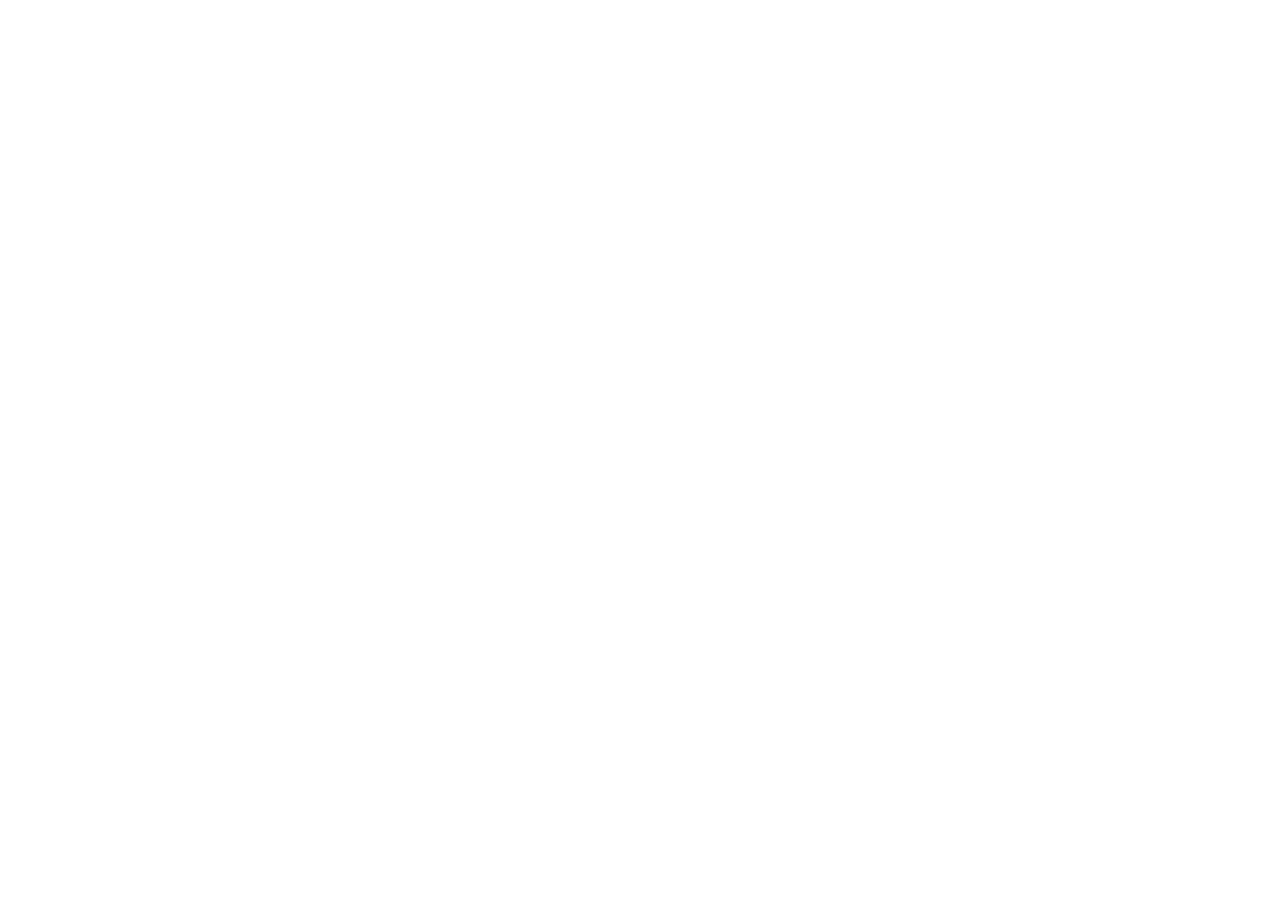
==== index.html @ eccd46dd "first commit" ====
<!DOCTYPE html>
<html lang="en">
<head>
    <meta charset="UTF-8">
    <meta name="viewport" content="width=device-width, initial-scale=1.0">
    <title>usability-clone</title>
    <link rel="stylesheet" href="https://cdnjs.cloudflare.com/ajax/libs/font-awesome/6.4.0/css/all.min.css" integrity="sha512-iecdLmaskl7CVkqkXNQ/ZH/XLlvWZOJyj7Yy7tcenmpD1ypASozpmT/E0iPtmFIB46ZmdtAc9eNBvH0H/ZpiBw==" crossorigin="anonymous" referrerpolicy="no-referrer" />
    <link rel="stylesheet" href="style.css">
</head>
<body>
    
</body>
</html>
---- style.css ----
*{
    margin:0px;
    padding:0px;
    box-sizing:border-box;
}
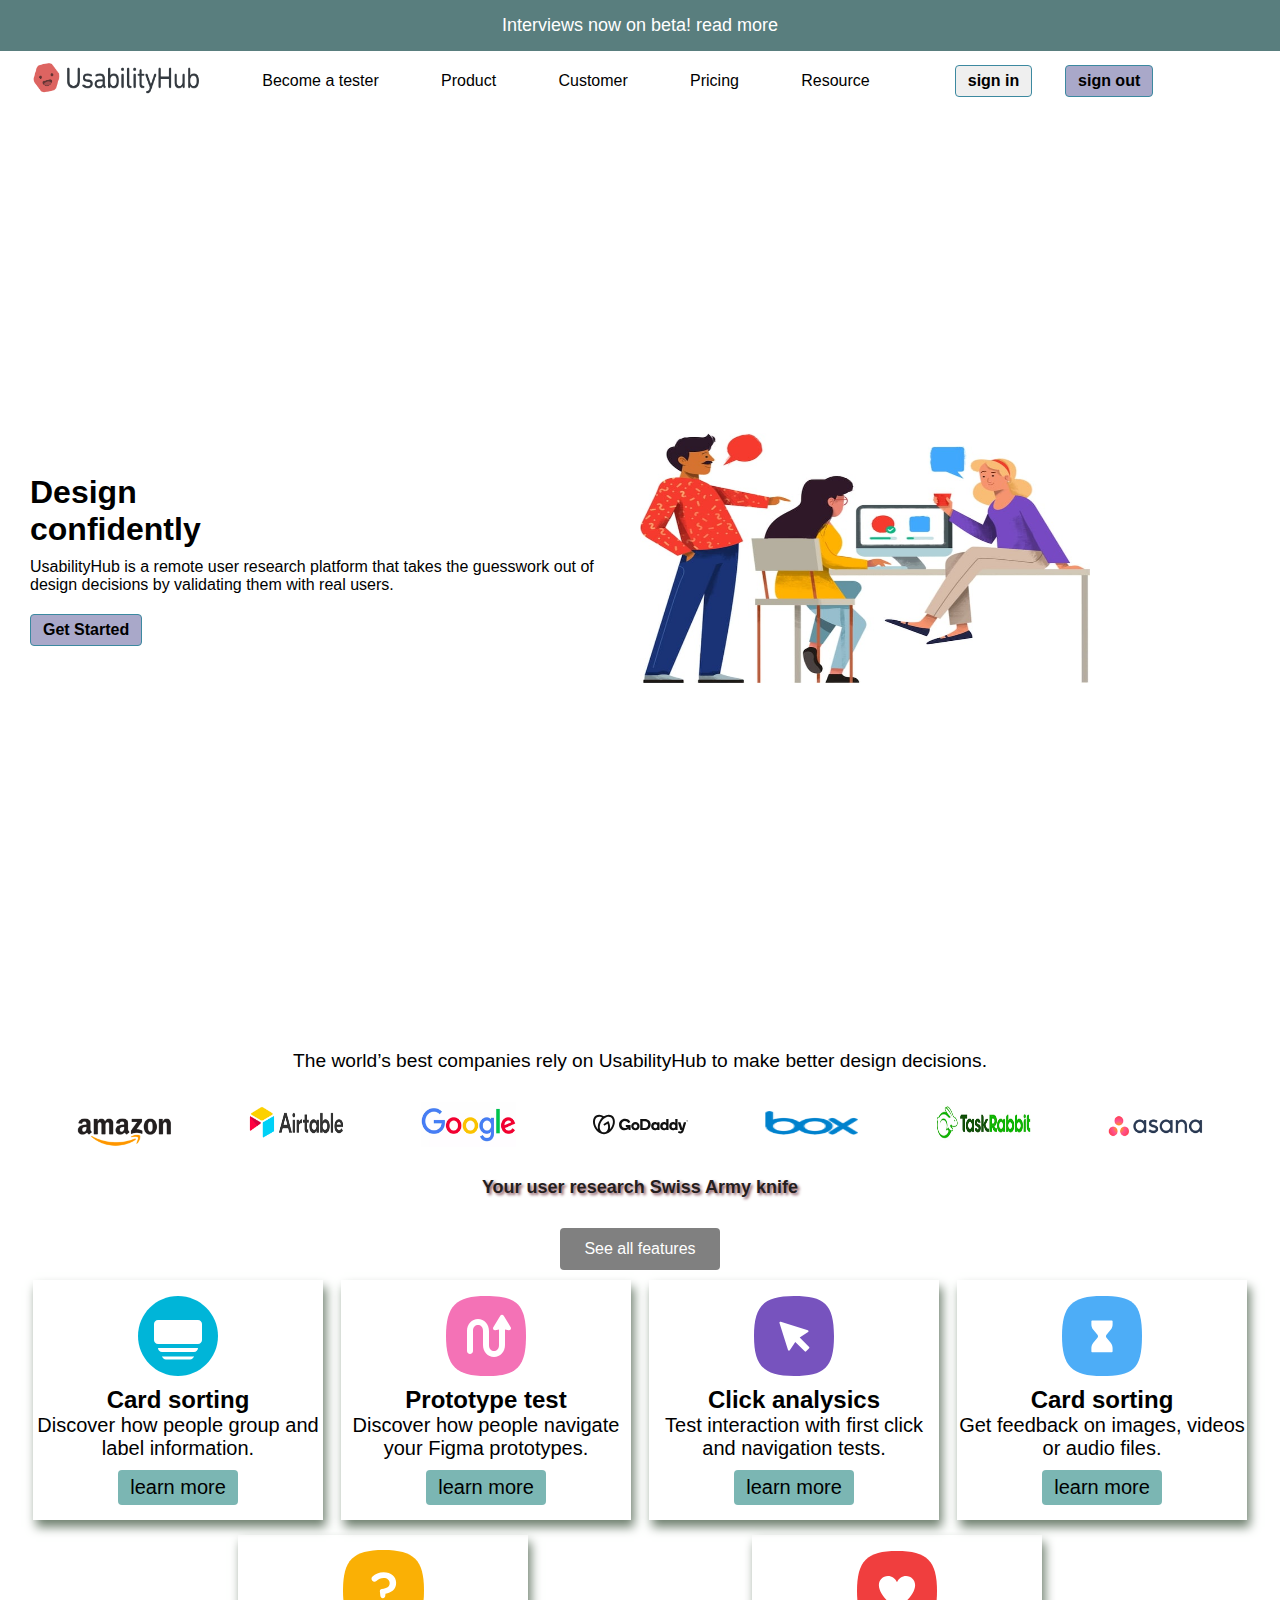
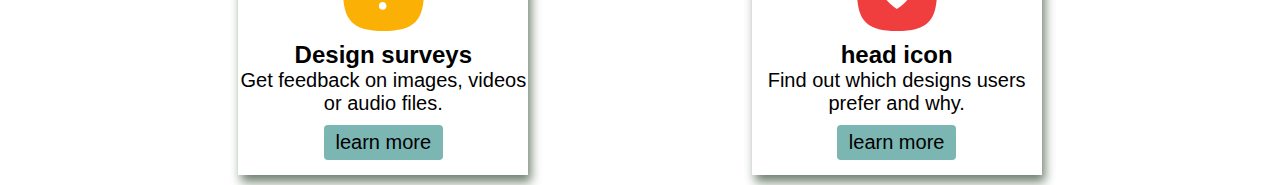
==== commit 97c7e4e4: "third commit" ====
--- a/index.html
+++ b/index.html
@@ -9,5 +9,112 @@
 </head>
 <body>
     
+    <div class="heading-1">
+       <div class="text">
+        <p>Interviews now on beta! read more <i class="fa-solid fa-arrow-right"></i></p>
+
+       </div>
+    </div>
+    <!-- menu section -->
+    <div class="container">
+        <div class="menu1">
+            <img src="logo.png">
+
+        </div>
+        <div class="menu2">
+            <p>Become a tester</p>
+            <p>Product</p>
+            <p>Customer</p>
+            <p>Pricing</p>
+            <p>Resource</p>
+
+        </div>
+        <div class="menu3">
+            <button class="btn1">sign in</button>
+            <button class="btn2">sign out</button>
+
+        </div>
+
+    </div>
+    <!-- banner section -->
+    <div class="banner">
+        <div class="banner-left">
+            <h1>Design<br> confidently</h1>
+            <p>UsabilityHub is a remote user research platform that takes the guesswork out of design decisions by validating them with real users.</p>
+            <button class="btn3">Get Started</button>
+
+        </div>
+        <div class="banner-right">
+            <img src="banner.jpeg">
+
+        </div>
+    </div> 
+
+
+    <!--text-2  -->
+    <div class="text-2">
+        <p>The world’s best companies rely on UsabilityHub to make better design decisions.</p>
+    </div>
+    <!-- top companies -->
+    <div class="companies">
+        <img src="amazon.png">
+        <img src="airtable.png">
+        <img src="google.png">
+        <img src="godaddy.svg">
+        <img src="box.png">
+        <img src="taskrabbit.png">
+        <img src="asana.png">
+    </div>
+    <div class="text-3">
+        <p>Your user research Swiss Army knife</p>
+        <div class="button-container">
+            <button>See all features</button>
+
+        </div>
+    </div>
+    <!-- card-items -->
+    <div class="card-items">
+        <!-- card-1 -->
+        <div class="card">
+            <img src="card-sorting.svg">
+            <h2>Card sorting</h2>
+            <p>Discover how people group and label information.</p>
+            <button>learn more<i class="fa-solid fa-arrow-right"></i></button>
+        </div>
+        <div class="card">
+            <img src="prototype-testing.svg">
+            <h2>Prototype test</h2>
+            <p>Discover how people navigate your Figma prototypes.</p>
+            <button>learn more<i class="fa-solid fa-arrow-right"></i></button>
+        </div>
+        <div class="card">
+            <img src="click-analysis.svg">
+            <h2>Click analysics</h2>
+            <p>Test interaction with first click and navigation tests.</p>
+            <button>learn more<i class="fa-solid fa-arrow-right"></i></button>
+        </div>
+        <div class="card">
+            <img src="five-second-test.svg">
+            <h2>Card sorting</h2>
+            <p>Get feedback on images, videos or audio files.</p>
+            <button>learn more<i class="fa-solid fa-arrow-right"></i></button>
+        </div>
+        <div class="card">
+            <img src="surveys.svg">
+            <h2>Design surveys</h2>
+            <p>Get feedback on images, videos or audio files.</p>
+            <button>learn more<i class="fa-solid fa-arrow-right"></i></button>
+        </div>
+        <div class="card">
+            <img src="Head icon.svg">
+            <h2>head icon</h2>
+            <p>Find out which designs users prefer and why.</p>
+            <button>learn more<i class="fa-solid fa-arrow-right"></i></button>
+        </div>
+
+
+    </div>
+
+    
 </body>
 </html>--- a/style.css
+++ b/style.css
@@ -2,4 +2,185 @@
     margin:0px;
     padding:0px;
     box-sizing:border-box;
-}+    font-family: Arial, Helvetica, sans-serif;
+}
+/* heading 1 */
+.heading-1{
+    height: 51px;
+    background-color: rgb(89, 126, 126);
+    display: flex;
+    justify-content: center;
+    align-items: center;
+
+}
+.text{
+    color:white;
+    font-size: large;
+}
+/* menu section */
+.container{
+   
+    margin:10px 30px ;
+    display: flex;
+    align-items: center;
+}
+.menu1 img{
+    width:170px;
+    height: 35px;
+}
+.menu2{
+    display: flex;
+    width:60%;
+    justify-content: space-evenly;
+    align-items: center;
+}
+.menu2 p{
+    font-size: 1rem;
+    font-weight: 200;
+}
+.menu3{
+    display: flex;
+    width:20%;
+    justify-content: space-evenly;
+    align-items: center;
+}
+.menu3 .btn1{
+    padding:6px 12px;
+    border:1px solid rgb(60, 137, 160);
+    border-radius: 4px;
+    font-size: medium;
+    font-weight: 600;
+
+}
+.menu3 .btn2{
+
+    padding:6px 12px;
+    margin:0px 0px 0px 10px;
+    border:1px solid rgb(60, 137, 160);
+    background-color: rgb(169, 168, 201);
+    border-radius: 4px;
+    font-size: medium;
+    font-weight: 600;
+
+}
+/* banner */
+.banner{
+    margin:10px 30px ;
+    display: flex;
+    justify-content:space-evenly;
+    align-items: center;
+    margin-bottom: 40px;
+    height: 100vh;
+    
+   
+}
+.banner-left{
+    width: 50%;
+}
+.banner-left h1{
+   
+    margin-bottom: 10px;
+}
+.banner-left p{
+    font-size: medium;
+    font-style: normal;
+    margin-bottom: 20px;
+}
+.banner-left .btn3{
+    padding:6px 12px;
+    /* margin:0px 0px 0px 10px; */
+    border:1px solid rgb(60, 137, 160);
+    background-color: rgb(169, 168, 201);
+    border-radius: 4px;
+    font-size: medium;
+    font-weight: 600;
+
+}
+.banner-right{
+    width: 50%;
+}
+.banner-right img{
+  width:450px;
+  height: 250px;
+}
+/* text-2 */
+.text-2 p{
+    text-align: center;
+    font-size: 1.2rem;
+    margin-bottom: 30px;
+}
+/* top companies */
+.companies{
+    display: flex;
+    justify-content: space-evenly;
+    align-items: center;
+    margin-bottom: 30px;
+}
+.companies img{
+    width: 95px;
+    height: 45px;
+}
+/* text-3 */
+.text-3 p{
+    font-size: large;
+    font-weight: bolder;
+    color:rgb(37, 30, 30);
+    text-shadow: 2px 2px 3px rgb(139, 88, 97);
+    text-align: center;
+    margin-bottom: 30px;
+}
+.text-3 button{
+    display: flex;
+    justify-content: center;
+    align-items: center;
+}
+.button-container{
+    display: flex;
+   justify-content: center;
+   align-items: center
+}
+.button-container button{
+    padding: 12px 24px;
+    background-color: gray; 
+    color: #fff;
+    font-size: 16px;
+    border: none;
+    border-radius: 4px;
+    cursor: pointer;
+}
+/* card section */
+.card-items{
+    margin:10px 30px ;
+    display: flex;
+    justify-content: space-evenly;
+    align-items: center;
+    flex-wrap: wrap;
+    gap: 15px;
+}
+.card{
+    display: flex;
+    flex-direction: column;
+    justify-content: center;
+    align-items: center;
+    /* background-color: chartreuse; */
+    width:290px;
+    height: 240px;
+    box-shadow: 3px 7px 10px rgb(111, 128, 111);
+}
+.card p{
+    text-align: center;
+}
+.card img{
+    margin-bottom: 10px;
+}
+.card p{
+    font-size: 20px;
+    margin-bottom: 10px;
+}
+.card button{
+    padding:6px 12px;
+    background-color: rgb(123, 182, 179);
+    font-size: 20px;
+    border:none;
+    border-radius: 4px;
+}
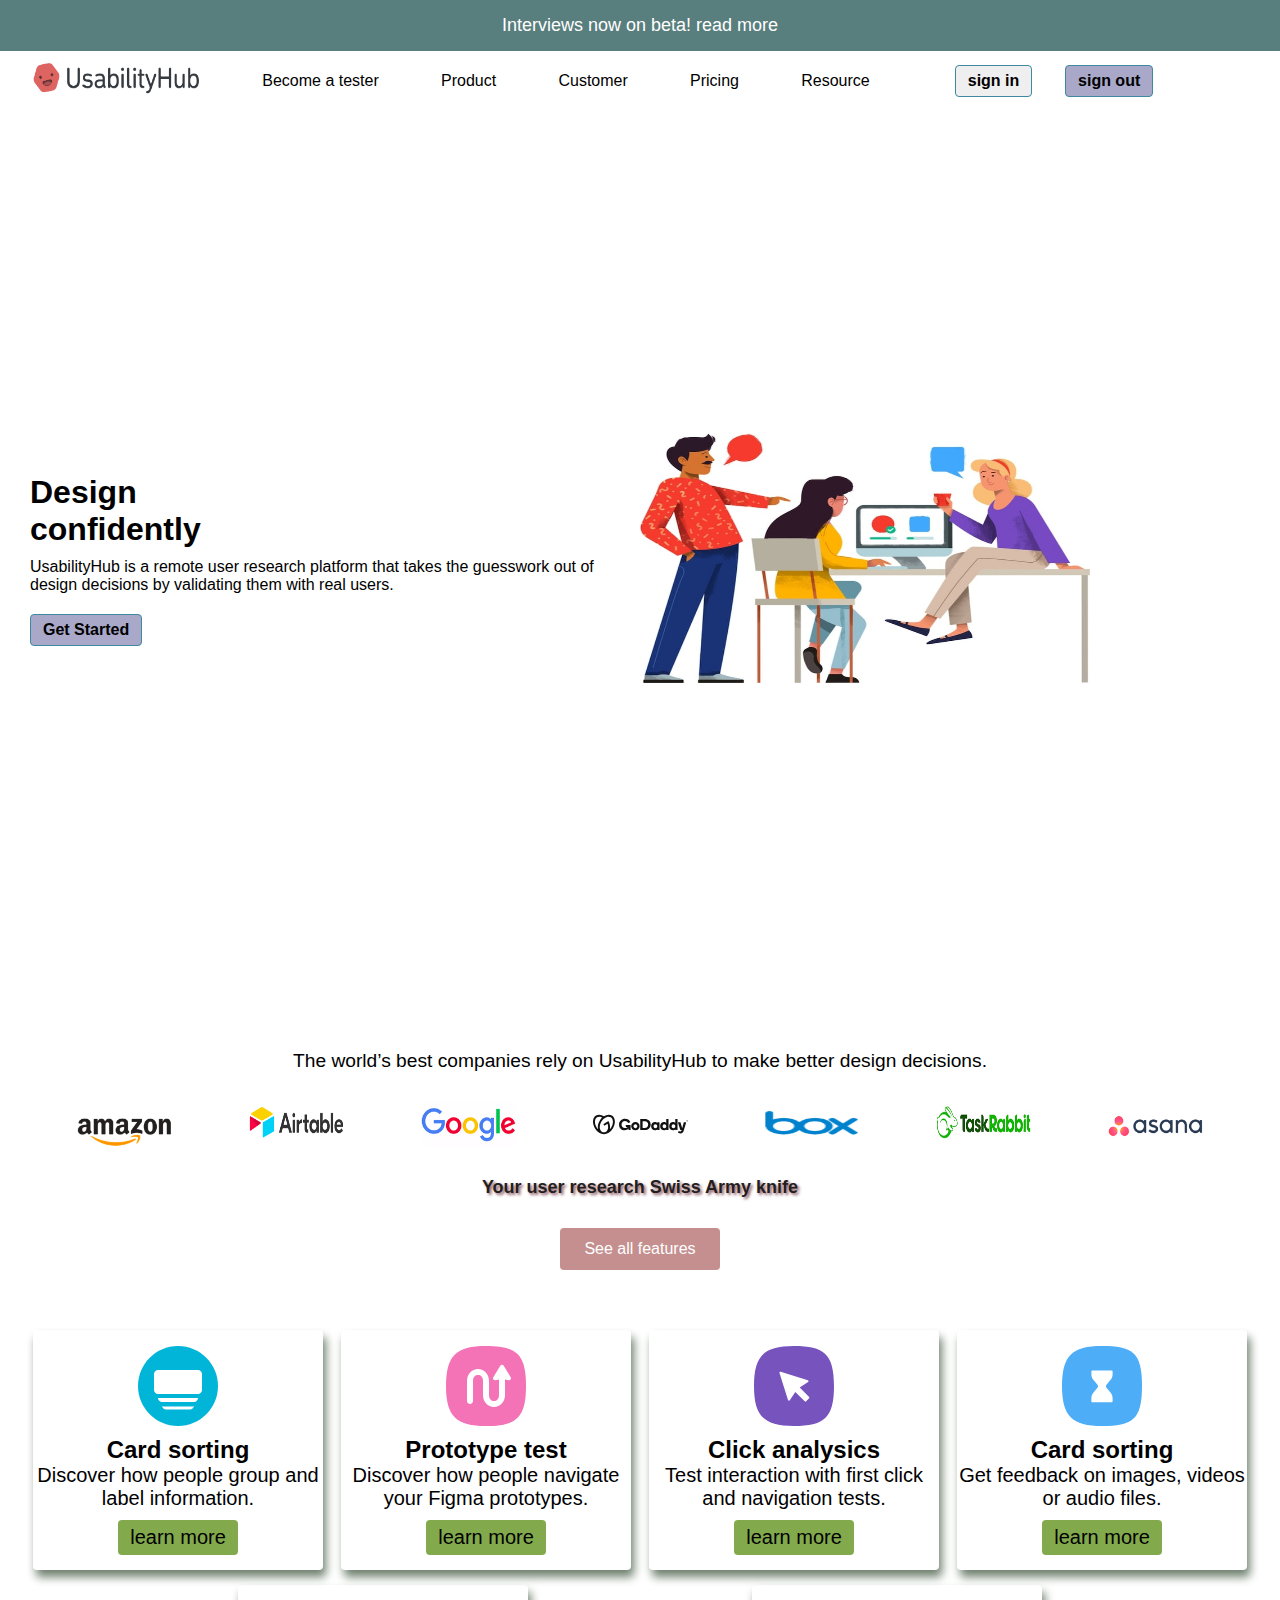
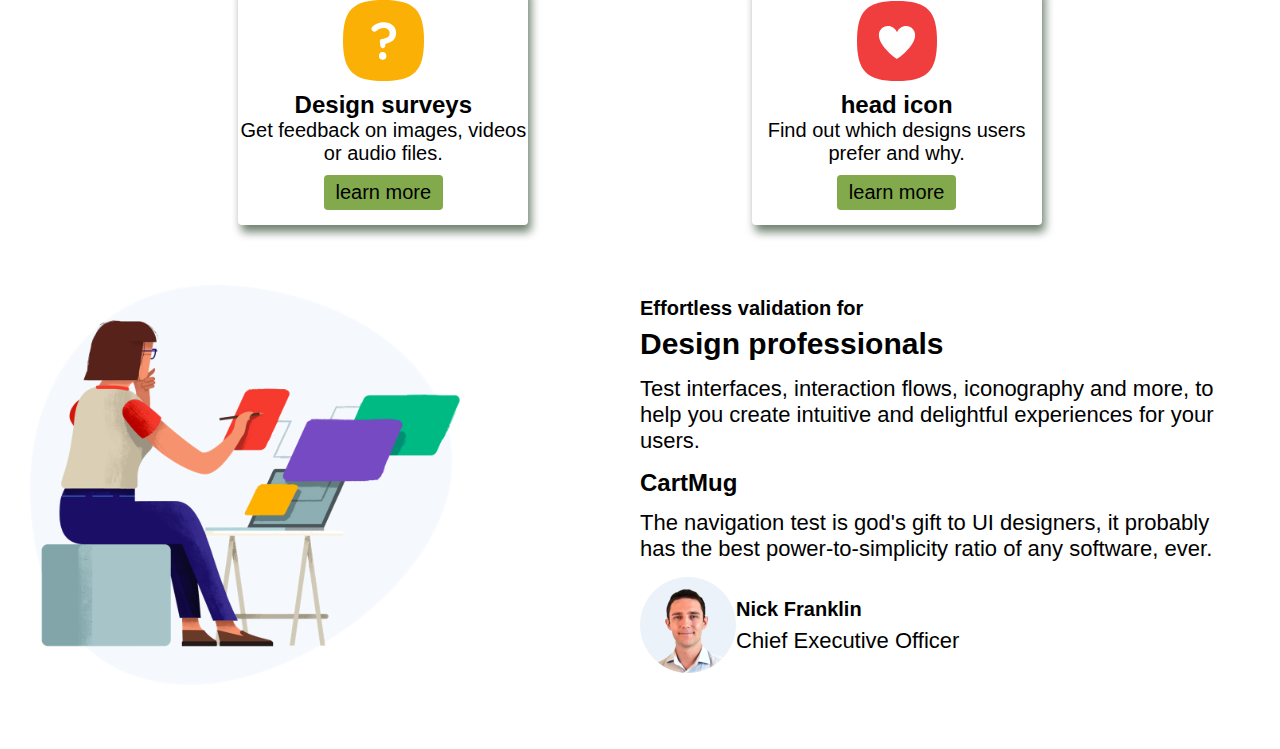
==== commit 5aec6a79: "late night-11.30" ====
--- a/index.html
+++ b/index.html
@@ -114,6 +114,32 @@
 
 
     </div>
+    <!-- design professionals -->
+    <div class="design">
+        <div class="design-img">
+            <img src="home_designer-p-1080.png">
+        </div>
+        <div class="design-text">
+            <h3>Effortless validation for</h3>
+            <h1>Design professionals</h1>
+            <p>Test interfaces, interaction flows, iconography and more, to help you create intuitive and delightful experiences for your users.
+            </p>
+            <h2>CartMug</h2>
+            <p>The navigation test is god's gift to UI designers, it probably has the best power-to-simplicity ratio of any software, ever.</p>
+            <div class="man-img-intro">
+                <div class="man-img">
+                    <img src="nick.png">
+
+                </div>
+                <div class="man-img-text">
+                    <h3>Nick Franklin</h3>
+                    <p>Chief Executive Officer</p>
+
+                </div>
+            </div>
+        </div>
+
+    </div>
 
     
 </body>
--- a/style.css
+++ b/style.css
@@ -137,11 +137,12 @@
 .button-container{
     display: flex;
    justify-content: center;
-   align-items: center
+   align-items: center;
+   margin-bottom: 60px;
 }
 .button-container button{
     padding: 12px 24px;
-    background-color: gray; 
+    background-color: rgb(197, 143, 143); 
     color: #fff;
     font-size: 16px;
     border: none;
@@ -166,6 +167,7 @@
     width:290px;
     height: 240px;
     box-shadow: 3px 7px 10px rgb(111, 128, 111);
+    border-radius: 4px;
 }
 .card p{
     text-align: center;
@@ -179,8 +181,53 @@
 }
 .card button{
     padding:6px 12px;
-    background-color: rgb(123, 182, 179);
+    background-color: rgb(130, 170, 77);
     font-size: 20px;
     border:none;
     border-radius: 4px;
 }
+/* design professional */
+.design{
+    margin:60px 30px ;
+    display: flex;
+    justify-content: space-evenly;
+    align-items: center;
+}
+.design-img{
+    width: 50%;
+}
+.design-text{
+    width:50%;
+}
+.design-text h3{
+    font-size:20px;
+    font-style: normal;
+    margin-bottom: 7px;
+}
+.design-text h1{
+    font-size: 30px;
+    font-style: normal;
+    margin-bottom: 15px;
+}
+.design-text h2{
+    margin-bottom: 13px;
+}
+.design-text p{
+    font-size: 22px;
+    margin-bottom: 15px;
+}
+.design-img img{
+    width:430px;
+    height:400px;
+}
+/* mam-img-intro */
+.man-img-intro{
+    display: flex;
+    /* justify-content: center; */
+    align-items: center;
+}
+
+.man-img-text{
+    margin-top: 13px;
+}
+
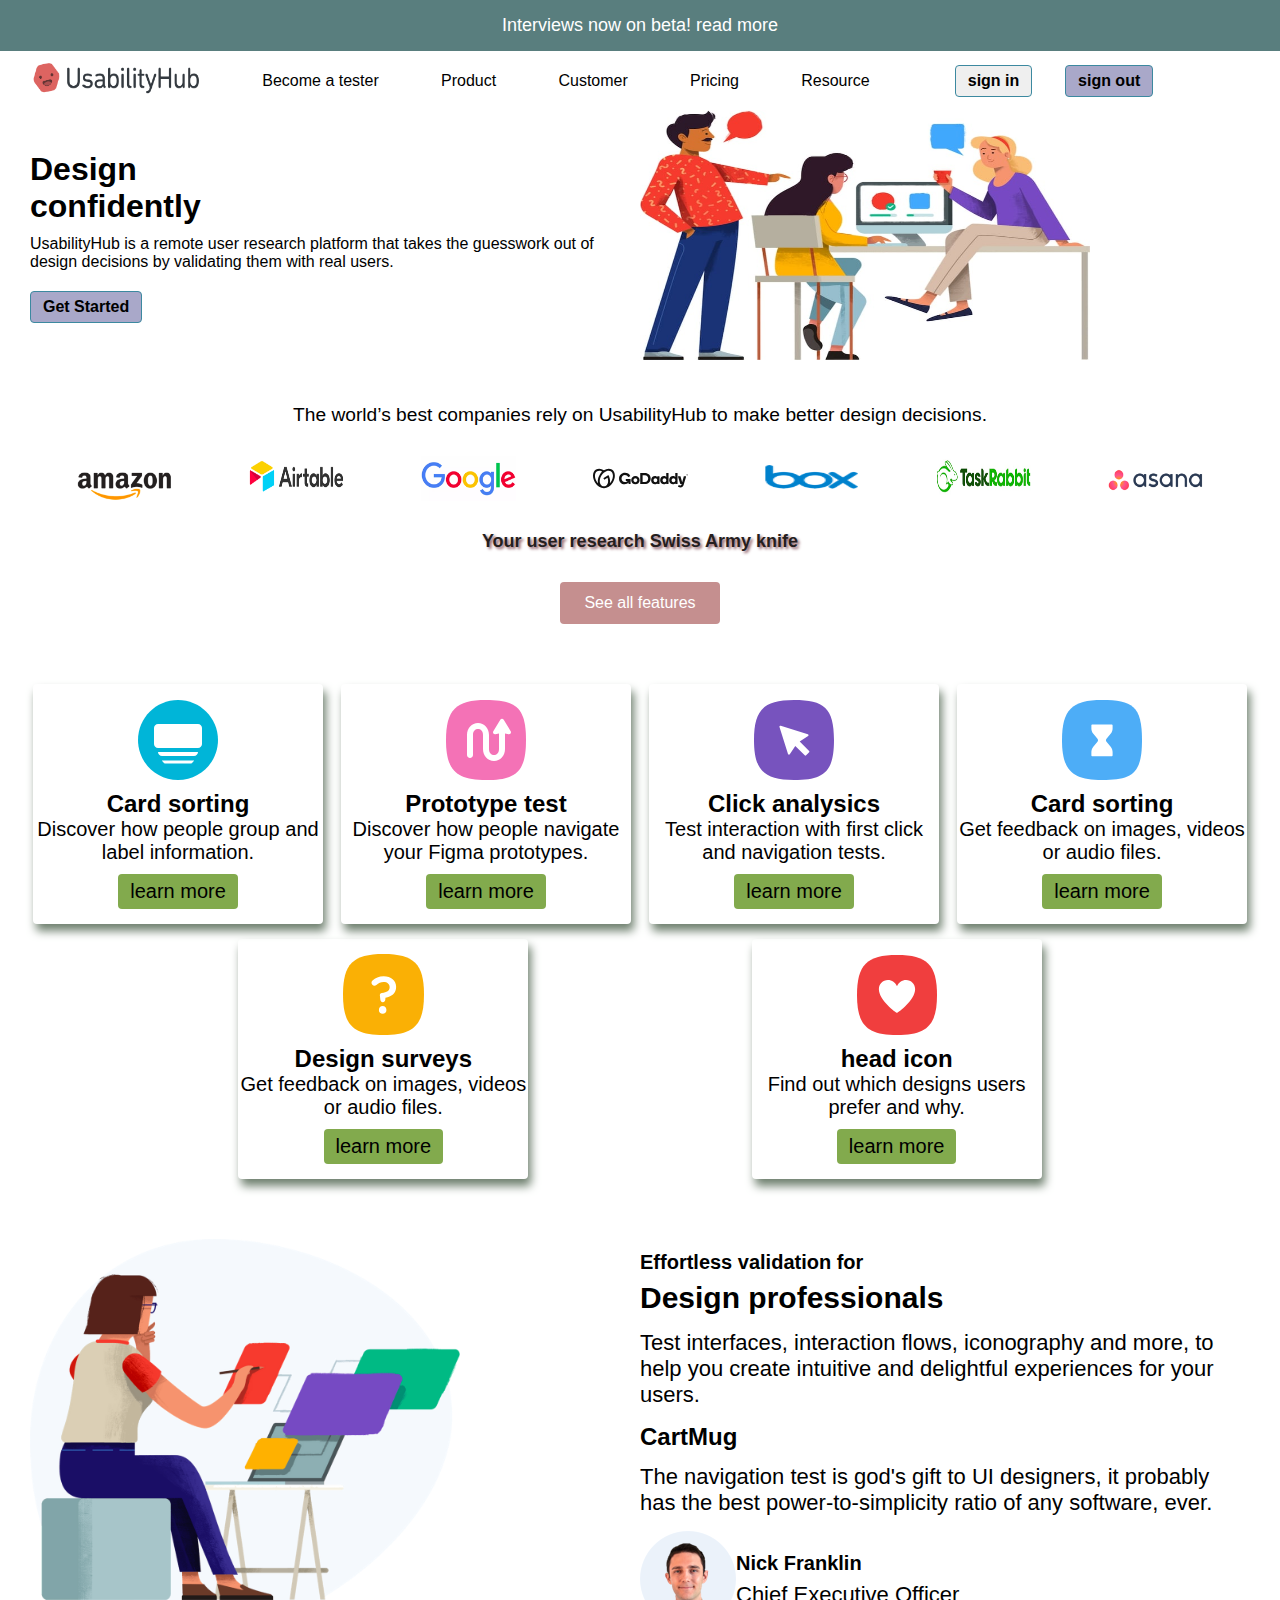
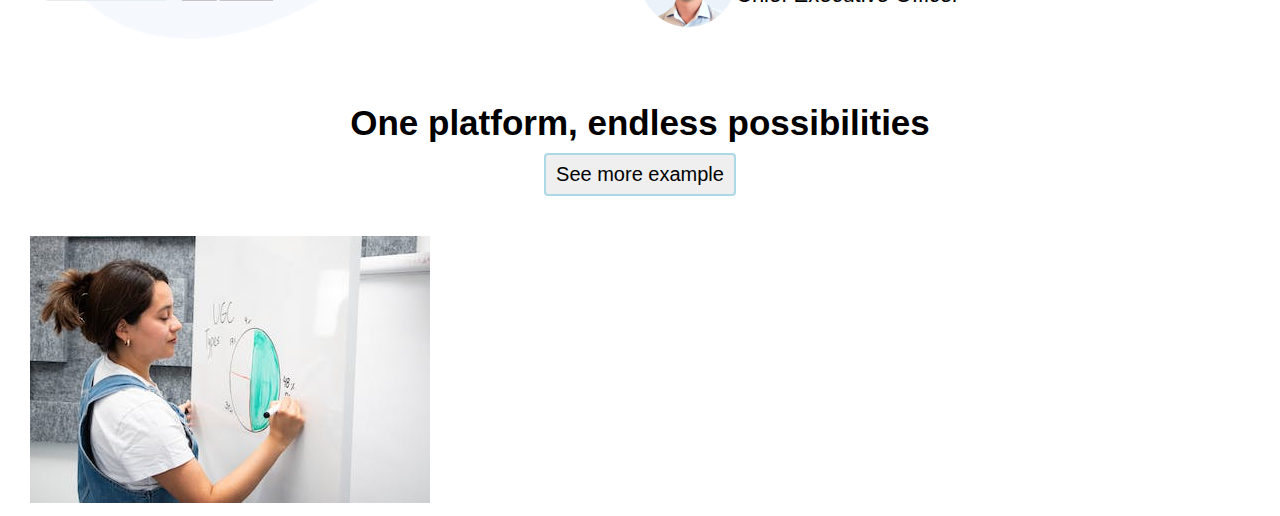
==== commit f0551aa4: "platform commit" ====
--- a/index.html
+++ b/index.html
@@ -140,6 +140,19 @@
         </div>
 
     </div>
+    <div class="platform-section">
+        <h1>One platform, endless possibilities</h1>
+        <div class="platform-button">
+            <button>See more example</button>
+
+        </div>
+        <div class="platform-items">
+            <div class="item-1">
+                <img src="writting.jpeg">
+            </div>
+        </div>
+       
+    </div>
 
     
 </body>
--- a/style.css
+++ b/style.css
@@ -70,7 +70,7 @@
     justify-content:space-evenly;
     align-items: center;
     margin-bottom: 40px;
-    height: 100vh;
+    
     
    
 }
@@ -230,4 +230,38 @@
 .man-img-text{
     margin-top: 13px;
 }
-
+/* platform-section*/
+.platform-section h1{
+    font-size: 35px;
+    text-align: center;
+    margin-bottom: 10px;
+
+}
+.platform-button{
+    display: flex;
+    justify-content: center;
+    align-items: center;
+    
+}
+.platform-button button{
+    padding: 8px 10px;
+    border: 2px solid lightblue;
+    border-radius: 4px;
+    font-size: 20px;
+    margin-bottom: 30px;
+}
+.platform-button button:hover{
+    color:coral;
+
+}
+/* platform-items */
+.platform-items{
+    margin:10px 30px ;
+
+}
+.item-1{
+    width:230px;
+    height: 270px;
+   
+}
+
